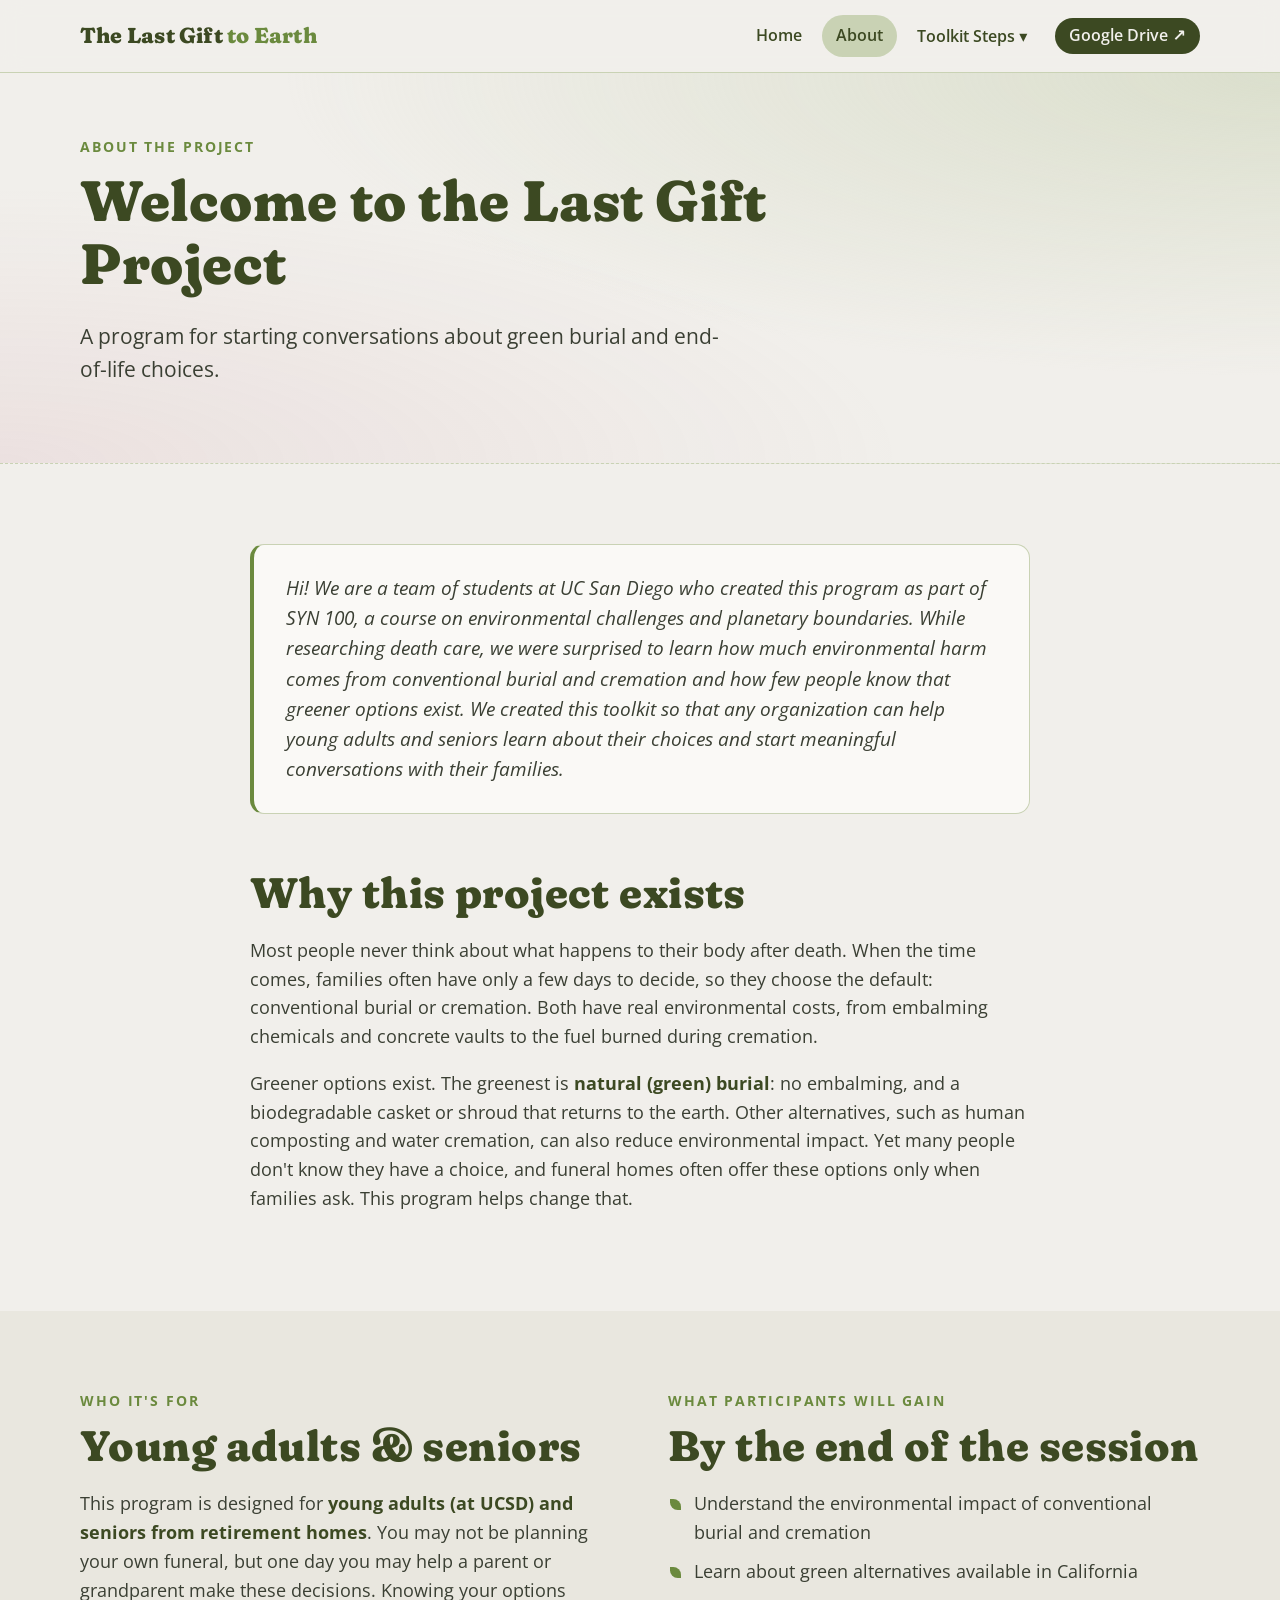
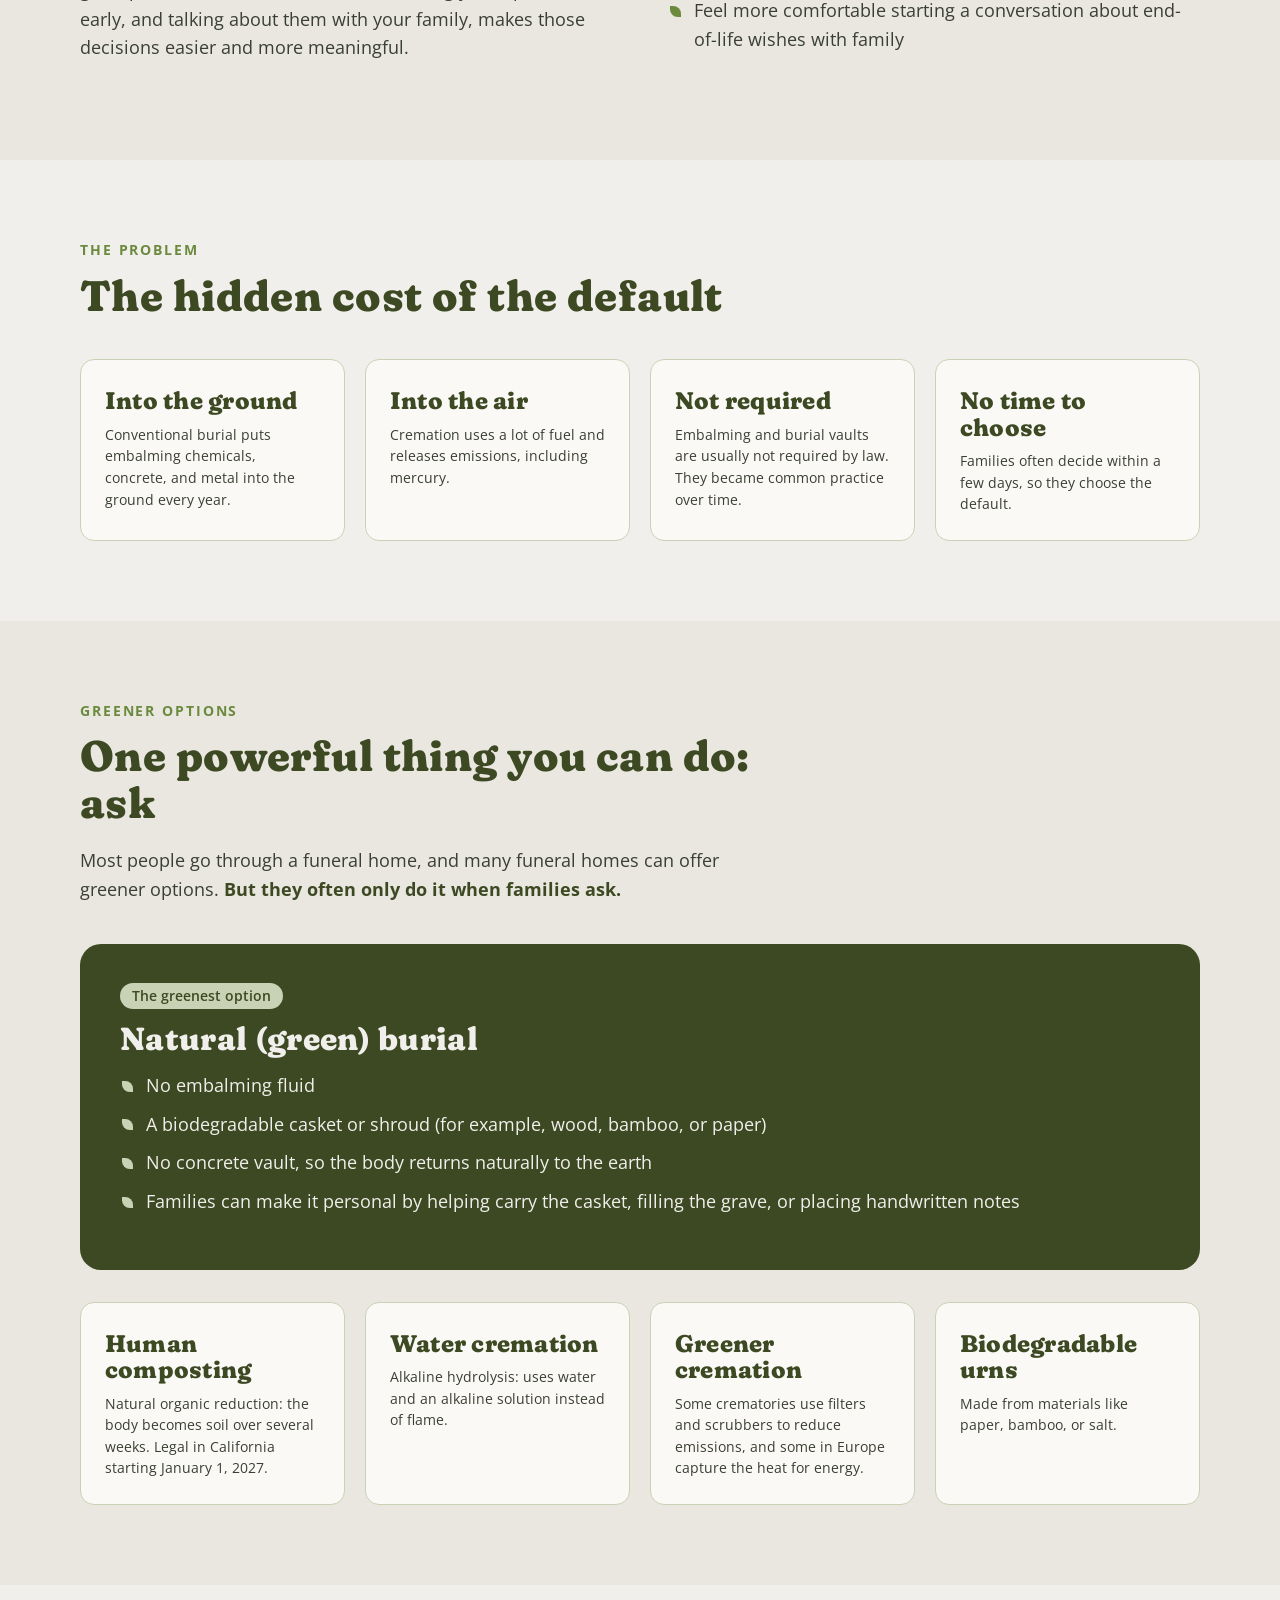
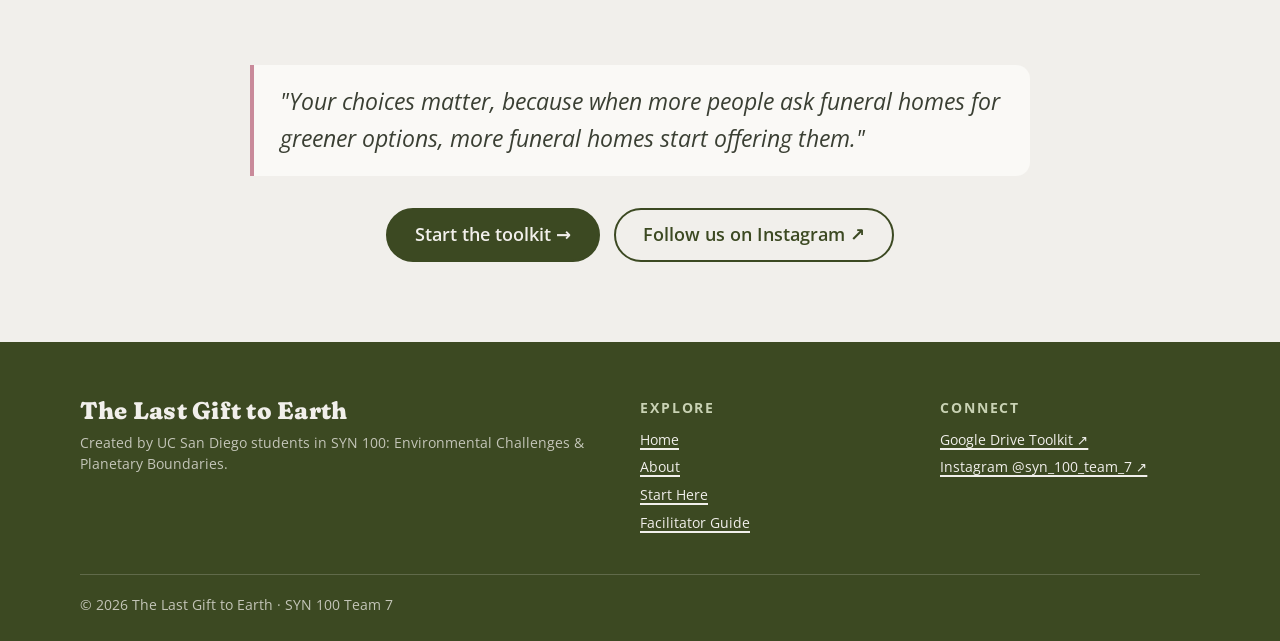
==== about.html @ 3b727e1e "Add files" ====
<!DOCTYPE html>
<html lang="en">
<head>
  <meta charset="UTF-8">
  <meta name="viewport" content="width=device-width, initial-scale=1.0">
  <title>About · The Last Gift to Earth</title>
  <meta name="description" content="Why we created The Last Gift to Earth, who it's for, and the greener death care options it introduces.">
  <link rel="icon" href="data:image/svg+xml,<svg xmlns=%22http://www.w3.org/2000/svg%22 viewBox=%220 0 100 100%22><text y=%22.9em%22 font-size=%2290%22>🌿</text></svg>">
  <link rel="preconnect" href="https://fonts.googleapis.com">
  <link rel="preconnect" href="https://fonts.gstatic.com" crossorigin>
  <link href="https://fonts.googleapis.com/css2?family=Fraunces:opsz,wght,SOFT,WONK@9..144,300..900,0..100,0..1&family=Open+Sans:wght@400;500;600;700&display=swap" rel="stylesheet">
  <link rel="stylesheet" href="style.css">
  <script src="script.js" defer></script>
</head>
<body>
<a class="skip-link" href="#main">Skip to content</a>
<header class="site-header">
  <div class="container header-inner">
    <a class="brand" href="index.html">The Last Gift <span>to Earth</span></a>
    <button class="nav-toggle" aria-expanded="false" aria-controls="site-nav">
      <span class="sr-only">Menu</span><span class="bar"></span><span class="bar"></span><span class="bar"></span>
    </button>
    <nav id="site-nav" class="site-nav" aria-label="Main">
      <ul>
        <li><a href="index.html">Home</a></li>
        <li><a href="about.html" aria-current="page">About</a></li>
        <li class="has-dropdown">
          <button class="dropdown-toggle" aria-expanded="false">Toolkit Steps <span aria-hidden="true">▾</span></button>
          <ul class="dropdown">
            <li><a href="start-here.html"><span class="num">00</span> Start Here</a></li>
            <li><a href="facilitator-guide.html"><span class="num">01</span> Facilitator Guide</a></li>
            <li><a href="presentation.html"><span class="num">02</span> Presentation</a></li>
            <li><a href="activity.html"><span class="num">03</span> Activity</a></li>
            <li><a href="handouts.html"><span class="num">04</span> Handouts</a></li>
            <li><a href="promotion-kit.html"><span class="num">05</span> Promotion Kit</a></li>
            <li><a href="evaluation.html"><span class="num">06</span> Evaluation</a></li>
            <li><a href="sources-credits.html"><span class="num">07</span> Sources & Credits</a></li>
          </ul>
        </li>
        <li><a class="btn btn-primary btn-sm" href="https://drive.google.com/drive/folders/17anD-PNkpwHYb8sk7NjaiAcMlj1EhDrj" target="_blank" rel="noopener">Google Drive ↗</a></li>
      </ul>
    </nav>
  </div>
</header>
<main id="main">

  <section class="page-hero">
    <div class="container">
      <p class="eyebrow">About the project</p>
      <h1>Welcome to the Last Gift Project</h1>
      <p class="lead">A program for starting conversations about green burial and end-of-life choices.</p>
    </div>
  </section>

  <section class="section">
    <div class="container narrow">
      <div class="intro-card reveal">
        <p>Hi! We are a team of students at UC San Diego who created this program as part of SYN 100, a course on environmental challenges and planetary boundaries. While researching death care, we were surprised to learn how much environmental harm comes from conventional burial and cremation and how few people know that greener options exist. We created this toolkit so that any organization can help young adults and seniors learn about their choices and start meaningful conversations with their families.</p>
      </div>

      <h2 class="mt-lg reveal">Why this project exists</h2>
      <p class="reveal">Most people never think about what happens to their body after death. When the time comes, families often have only a few days to decide, so they choose the default: conventional burial or cremation. Both have real environmental costs, from embalming chemicals and concrete vaults to the fuel burned during cremation.</p>
      <p class="reveal">Greener options exist. The greenest is <strong>natural (green) burial</strong>: no embalming, and a biodegradable casket or shroud that returns to the earth. Other alternatives, such as human composting and water cremation, can also reduce environmental impact. Yet many people don't know they have a choice, and funeral homes often offer these options only when families ask. This program helps change that.</p>
    </div>
  </section>

  <section class="section tint">
    <div class="container">
      <div class="two-col">
        <div class="reveal">
          <p class="eyebrow">Who it's for</p>
          <h2>Young adults &amp; seniors</h2>
          <p>This program is designed for <strong>young adults (at UCSD) and seniors from retirement homes</strong>. You may not be planning your own funeral, but one day you may help a parent or grandparent make these decisions. Knowing your options early, and talking about them with your family, makes those decisions easier and more meaningful.</p>
        </div>
        <div class="reveal">
          <p class="eyebrow">What participants will gain</p>
          <h2>By the end of the session</h2>
          <ul class="leaf-list">
            <li>Understand the environmental impact of conventional burial and cremation</li>
            <li>Learn about green alternatives available in California</li>
            <li>Feel more comfortable starting a conversation about end-of-life wishes with family</li>
          </ul>
        </div>
      </div>
    </div>
  </section>

  <section class="section">
    <div class="container">
      <div class="section-head reveal">
        <p class="eyebrow">The problem</p>
        <h2>The hidden cost of the default</h2>
      </div>
      <div class="cards cards-4">
        <div class="card reveal"><h3>Into the ground</h3><p>Conventional burial puts embalming chemicals, concrete, and metal into the ground every year.</p></div>
        <div class="card reveal"><h3>Into the air</h3><p>Cremation uses a lot of fuel and releases emissions, including mercury.</p></div>
        <div class="card reveal"><h3>Not required</h3><p>Embalming and burial vaults are usually not required by law. They became common practice over time.</p></div>
        <div class="card reveal"><h3>No time to choose</h3><p>Families often decide within a few days, so they choose the default.</p></div>
      </div>
    </div>
  </section>

  <section class="section tint">
    <div class="container">
      <div class="section-head reveal">
        <p class="eyebrow">Greener options</p>
        <h2>One powerful thing you can do: ask</h2>
        <p>Most people go through a funeral home, and many funeral homes can offer greener options. <strong>But they often only do it when families ask.</strong></p>
      </div>
      <div class="feature reveal">
        <span class="tag">The greenest option</span>
        <h3>Natural (green) burial</h3>
        <ul class="leaf-list">
          <li>No embalming fluid</li>
          <li>A biodegradable casket or shroud (for example, wood, bamboo, or paper)</li>
          <li>No concrete vault, so the body returns naturally to the earth</li>
          <li>Families can make it personal by helping carry the casket, filling the grave, or placing handwritten notes</li>
        </ul>
      </div>
      <div class="cards cards-4 mt-md">
        <div class="card reveal"><h3>Human composting</h3><p>Natural organic reduction: the body becomes soil over several weeks. Legal in California starting January 1, 2027.</p></div>
        <div class="card reveal"><h3>Water cremation</h3><p>Alkaline hydrolysis: uses water and an alkaline solution instead of flame.</p></div>
        <div class="card reveal"><h3>Greener cremation</h3><p>Some crematories use filters and scrubbers to reduce emissions, and some in Europe capture the heat for energy.</p></div>
        <div class="card reveal"><h3>Biodegradable urns</h3><p>Made from materials like paper, bamboo, or salt.</p></div>
      </div>
    </div>
  </section>

  <section class="section">
    <div class="container narrow center-text reveal">
      <blockquote>"Your choices matter, because when more people ask funeral homes for greener options, more funeral homes start offering them."</blockquote>
      <div class="btn-row center mt-md">
        <a class="btn btn-primary" href="start-here.html">Start the toolkit →</a>
        <a class="btn btn-secondary" href="https://www.instagram.com/syn_100_team_7/" target="_blank" rel="noopener">Follow us on Instagram ↗</a>
      </div>
    </div>
  </section>
</main>
<footer class="site-footer">
  <div class="container footer-inner">
    <div>
      <p class="footer-brand">The Last Gift to Earth</p>
      <p class="small">Created by UC San Diego students in SYN 100: Environmental Challenges &amp; Planetary Boundaries.</p>
    </div>
    <div>
      <p class="footer-label">Explore</p>
      <ul>
        <li><a href="index.html">Home</a></li>
        <li><a href="about.html">About</a></li>
        <li><a href="start-here.html">Start Here</a></li>
        <li><a href="facilitator-guide.html">Facilitator Guide</a></li>
      </ul>
    </div>
    <div>
      <p class="footer-label">Connect</p>
      <ul>
        <li><a href="https://drive.google.com/drive/folders/17anD-PNkpwHYb8sk7NjaiAcMlj1EhDrj" target="_blank" rel="noopener">Google Drive Toolkit ↗</a></li>
        <li><a href="https://www.instagram.com/syn_100_team_7/" target="_blank" rel="noopener">Instagram @syn_100_team_7 ↗</a></li>
      </ul>
    </div>
  </div>
  <div class="container footer-bottom small">© <span data-year></span> The Last Gift to Earth · SYN 100 Team 7</div>
</footer>
</body>
</html>
---- style.css ----
/* =========================================================
   The Last Gift to Earth — site styles
   Tokens and rules follow DESIGN.md
   ========================================================= */
:root {
  /* Colors */
  --color-bg:       #F1EFEB;
  --color-surface:  #FAF9F6;
  --color-heading:  #3C4922;
  --color-text:     #3A3F33;
  --color-muted:    #6F7464;
  --color-leaf:     #6B8A3E;
  --color-sage:     #C9D2B4;
  --color-blossom:  #C98A9A;
  --color-lavender: #9C8FC4;
  --color-sun:      #E3C44E;
  --color-tint:     #E9E7DF;  /* alternating section background */

  /* Fonts */
  --font-heading: "Fraunces", Georgia, serif;
  --font-body:    "Open Sans", system-ui, sans-serif;
  --heading-soft: 100;
  --heading-wonk: 1;
  --heading-weight: 800;

  /* Type scale */
  --base-size: 18px;
  --ratio: 1.333;
  --fs-small: calc(var(--base-size) / var(--ratio));
  --fs-body:  var(--base-size);
  --fs-h4:    calc(var(--base-size) * var(--ratio));
  --fs-h3:    calc(var(--fs-h4) * var(--ratio));
  --fs-h2:    calc(var(--fs-h3) * var(--ratio));
  --fs-h1:    calc(var(--fs-h2) * var(--ratio));

  /* Shape */
  --radius: 14px;
  --line-height: 1.6;
  --container: 1120px;
  --header-h: 72px;
}

/* ===================== Base ===================== */
*, *::before, *::after { box-sizing: border-box; }
html { scroll-behavior: smooth; scroll-padding-top: calc(var(--header-h) + 16px); }
body {
  margin: 0;
  background: var(--color-bg);
  color: var(--color-text);
  font-family: var(--font-body);
  font-size: var(--fs-body);
  line-height: var(--line-height);
  -webkit-font-smoothing: antialiased;
}
img { max-width: 100%; display: block; }

h1, h2, h3, h4, .display, .num, .brand, .pager-title, .footer-brand {
  font-family: var(--font-heading);
  color: var(--color-heading);
  font-weight: var(--heading-weight);
  font-variation-settings: "SOFT" var(--heading-soft), "WONK" var(--heading-wonk);
  line-height: 1.1;
  letter-spacing: 0.01em;
}
h1, h2, h3, h4 { margin: 0 0 0.45em; }
h1 { font-size: var(--fs-h1); }
h2 { font-size: var(--fs-h2); }
h3 { font-size: var(--fs-h4); }           /* card & sub-section titles */
h4 { font-size: calc(var(--fs-body) * 1.15); }
p  { margin: 0 0 1em; }
.lead { font-size: calc(var(--fs-body) * 1.15); }
.small, small { font-size: var(--fs-small); color: var(--color-muted); }
.muted { color: var(--color-muted); }
strong { color: var(--color-heading); font-weight: 700; }

a { color: var(--color-leaf); text-underline-offset: 3px; text-decoration-thickness: 1.5px; }
a:hover { color: var(--color-heading); }
:focus-visible { outline: 3px solid var(--color-leaf); outline-offset: 3px; border-radius: 4px; }

.eyebrow {
  font-family: var(--font-body);
  font-size: var(--fs-small);
  font-weight: 700;
  letter-spacing: 0.14em;
  text-transform: uppercase;
  color: var(--color-leaf);
  margin-bottom: 0.8em;
  display: flex; align-items: center; gap: 12px; flex-wrap: wrap;
}
.center-text .eyebrow, .hero .eyebrow { justify-content: center; }

.sr-only { position: absolute; width: 1px; height: 1px; overflow: hidden; clip: rect(0 0 0 0); white-space: nowrap; }
.skip-link { position: absolute; left: -999px; top: 8px; background: var(--color-heading); color: var(--color-bg); padding: 8px 16px; border-radius: 999px; z-index: 100; }
.skip-link:focus { left: 16px; }

/* ===================== Layout ===================== */
.container { width: min(var(--container), 100% - 48px); margin-inline: auto; }
.container.narrow { width: min(780px, 100% - 48px); }
.section { padding: 80px 0; }
.section.tint { background: var(--color-tint); }
.section-head { max-width: 680px; margin-bottom: 40px; }
.center-text { text-align: center; }
.center-text p { margin-inline: auto; }
.mt-md { margin-top: 32px !important; }
.mt-lg { margin-top: 56px !important; }
.two-col { display: grid; grid-template-columns: 1fr 1fr; gap: 56px; }

/* ===================== Header ===================== */
.site-header {
  position: sticky; top: 0; z-index: 50;
  background: color-mix(in srgb, var(--color-bg) 88%, transparent);
  backdrop-filter: blur(10px); -webkit-backdrop-filter: blur(10px);
  border-bottom: 1px solid var(--color-sage);
}
.header-inner { display: flex; align-items: center; justify-content: space-between; height: var(--header-h); }
.brand { font-size: 1.35rem; text-decoration: none; }
.brand span { color: var(--color-leaf); }
.site-nav ul { list-style: none; margin: 0; padding: 0; }
.site-nav > ul { display: flex; align-items: center; gap: 6px; }
.site-nav a, .dropdown-toggle {
  display: block; padding: 8px 14px; border-radius: 999px;
  color: var(--color-heading); text-decoration: none; font-weight: 600; font-size: calc(var(--fs-body) * 0.9);
  font-family: var(--font-body); background: none; border: 0; cursor: pointer;
}
.site-nav a:hover, .dropdown-toggle:hover { background: var(--color-sage); color: var(--color-heading); }
.site-nav a[aria-current="page"], .has-dropdown.is-active > .dropdown-toggle { background: var(--color-sage); }
.site-nav .btn { margin-left: 8px; color: var(--color-bg); background: var(--color-heading); }
.site-nav .btn:hover { background: var(--color-leaf); border-color: var(--color-leaf); color: var(--color-bg); }

.has-dropdown { position: relative; }
.dropdown {
  position: absolute; top: calc(100% + 8px); left: 50%; transform: translateX(-50%);
  min-width: 260px; padding: 8px !important;
  background: var(--color-surface); border: 1px solid var(--color-sage); border-radius: var(--radius);
  box-shadow: 0 16px 40px rgba(60,73,34,.15);
  opacity: 0; visibility: hidden; transition: opacity .15s ease, visibility .15s;
}
.has-dropdown.open .dropdown,
.has-dropdown:hover .dropdown,
.has-dropdown:focus-within .dropdown { opacity: 1; visibility: visible; }
.dropdown a { border-radius: 10px; font-weight: 500; }
.dropdown .num { font-size: 1rem; color: var(--color-leaf); margin-right: 6px; }

.nav-toggle { display: none; background: none; border: 0; padding: 10px; cursor: pointer; }
.nav-toggle .bar { display: block; width: 24px; height: 2px; background: var(--color-heading); margin: 5px 0; transition: transform .2s ease, opacity .2s ease; }
.nav-toggle[aria-expanded="true"] .bar:nth-child(2) { transform: translateY(7px) rotate(45deg); }
.nav-toggle[aria-expanded="true"] .bar:nth-child(3) { opacity: 0; }
.nav-toggle[aria-expanded="true"] .bar:nth-child(4) { transform: translateY(-7px) rotate(-45deg); }

/* ===================== Buttons & tags ===================== */
.btn-row { display: flex; gap: 14px; flex-wrap: wrap; align-items: center; }
.btn-row.center { justify-content: center; }
.btn {
  display: inline-flex; align-items: center; gap: 8px;
  padding: 0.8em 1.5em; border-radius: 999px; font-weight: 600;
  font-family: var(--font-body); font-size: var(--fs-body); line-height: 1.2;
  text-decoration: none; border: 2px solid var(--color-heading); cursor: pointer;
  transition: transform .15s ease, background .15s ease, color .15s ease;
}
.btn:hover { transform: translateY(-2px); }
.btn-sm { padding: 0.55em 1.1em; font-size: var(--fs-small); }
.btn-primary { background: var(--color-heading); color: var(--color-bg); }
.btn-primary:hover { color: var(--color-bg); background: var(--color-leaf); border-color: var(--color-leaf); }
.btn-secondary { background: transparent; color: var(--color-heading); }
.btn-secondary:hover { background: var(--color-heading); color: var(--color-bg); }
.link-btn { background: none; border: 0; padding: 0; color: var(--color-leaf); text-decoration: underline; cursor: pointer; font: inherit; }

.tag {
  display: inline-block; padding: 3px 12px; border-radius: 999px;
  background: var(--color-sage); color: var(--color-heading);
  font-family: var(--font-body); font-size: var(--fs-small); font-weight: 600;
  letter-spacing: 0; text-transform: none; line-height: 1.5; white-space: nowrap;
}
.tag.pink   { background: color-mix(in srgb, var(--color-blossom) 35%, white); }
.tag.purple { background: color-mix(in srgb, var(--color-lavender) 35%, white); }
.tag.yellow { background: color-mix(in srgb, var(--color-sun) 40%, white); }

/* ===================== Hero (home) ===================== */
.hero { position: relative; text-align: center; overflow: hidden; }
.hero .botanical { width: 100%; height: auto; pointer-events: none; user-select: none; }
.hero .botanical.bottom { margin-top: -40px; }
.hero-inner { position: relative; z-index: 1; padding-top: 8px; }
.hero h1 { font-size: clamp(2.6rem, 7vw, calc(var(--fs-h1) * 1.25)); }
.hero .lead { max-width: 640px; margin: 0 auto 1.6em; }

/* ===================== Page hero (inner pages) ===================== */
.page-hero {
  padding: 64px 0 56px;
  border-bottom: 1px dashed var(--color-sage);
  background:
    radial-gradient(ellipse at 100% 0%, color-mix(in srgb, var(--color-sage) 55%, transparent), transparent 55%),
    radial-gradient(ellipse at 0% 100%, color-mix(in srgb, var(--color-blossom) 14%, transparent), transparent 50%);
}
.page-hero h1 { max-width: 820px; }
.page-hero .lead { max-width: 640px; }

/* Stepper */
.stepper { list-style: none; padding: 0; margin: 0 0 40px; display: flex; gap: 6px; flex-wrap: wrap; counter-reset: none; }
.stepper li { position: relative; }
.stepper a {
  display: grid; place-items: center; width: 44px; height: 44px; border-radius: 50%;
  font-family: var(--font-heading); font-variation-settings: "SOFT" 100, "WONK" 1; font-weight: 700;
  text-decoration: none; color: var(--color-heading);
  background: var(--color-surface); border: 2px solid var(--color-sage);
  transition: transform .15s ease, border-color .15s ease;
}
.stepper a:hover { transform: translateY(-2px); border-color: var(--color-leaf); }
.stepper a.ready { border-color: var(--color-leaf); }
.stepper a.soon { color: var(--color-muted); border-style: dashed; }
.stepper a.updating { border-color: var(--color-sun); }
.stepper a.current { background: var(--color-heading); border-color: var(--color-heading); color: var(--color-bg); }

/* ===================== Cards ===================== */
.cards { display: grid; grid-template-columns: repeat(auto-fill, minmax(240px, 1fr)); gap: 20px; }
.cards-3 { grid-template-columns: repeat(3, 1fr); }
.cards-4 { grid-template-columns: repeat(4, 1fr); }
.card {
  background: var(--color-surface); border: 1px solid var(--color-sage);
  border-radius: var(--radius); padding: 24px; display: flex; flex-direction: column; gap: 4px;
  transition: box-shadow .2s ease, transform .2s ease;
}
.card h3 { margin: 4px 0 6px; }
.card p { font-size: var(--fs-small); margin: 0; }
.card .num { font-size: var(--fs-h3); color: var(--color-leaf); line-height: 1; }
.step-card { text-decoration: none; color: var(--color-text); }
.step-card:hover { box-shadow: 0 10px 30px rgba(60,73,34,.12); transform: translateY(-3px); color: var(--color-text); }
.step-card .card-foot { margin-top: auto; padding-top: 16px; display: flex; justify-content: space-between; align-items: center; }
.step-card .arrow { color: var(--color-heading); font-size: 1.3rem; transition: transform .2s ease; }
.step-card:hover .arrow { transform: translateX(4px); }
.step-card.is-soon { background: transparent; border-style: dashed; }
.step-card.is-soon .num { color: var(--color-muted); }

.intro-card {
  background: var(--color-surface); border: 1px solid var(--color-sage); border-radius: var(--radius);
  padding: 28px 32px; font-size: calc(var(--fs-body) * 1.05); font-style: italic;
  border-left: 4px solid var(--color-leaf);
}
.intro-card p:last-child { margin: 0; }

.feature {
  background: var(--color-heading); color: var(--color-bg);
  border-radius: calc(var(--radius) * 1.5); padding: 36px 40px;
}
.feature h3 { color: var(--color-bg); font-size: var(--fs-h3); margin-top: 12px; }
.feature .leaf-list li::before { background: var(--color-sage); }
.feature strong { color: var(--color-bg); }

/* ===================== Lists ===================== */
.leaf-list { list-style: none; padding: 0; margin: 0 0 1em; }
.leaf-list li { position: relative; padding-left: 26px; margin-bottom: 10px; }
.leaf-list li::before {
  content: ""; position: absolute; left: 2px; top: 0.55em;
  width: 11px; height: 11px; background: var(--color-leaf);
  border-radius: 0 70% 0 70%;   /* little leaf shape */
}
.card .leaf-list li { font-size: var(--fs-small); margin-bottom: 8px; }

.simple-steps { padding-left: 1.3em; }
.simple-steps li { margin-bottom: 8px; padding-left: 4px; }
.simple-steps li::marker { color: var(--color-leaf); font-weight: 700; }

.numbered-steps { list-style: none; padding: 0; margin: 0; display: grid; grid-template-columns: repeat(4, 1fr); gap: 24px; counter-reset: step; }
.numbered-steps li { counter-increment: step; padding-top: 64px; position: relative; }
.numbered-steps li::before {
  content: counter(step); position: absolute; top: 0; left: 0;
  width: 48px; height: 48px; border-radius: 50%; display: grid; place-items: center;
  background: var(--color-heading); color: var(--color-bg);
  font-family: var(--font-heading); font-variation-settings: "SOFT" 100, "WONK" 1; font-weight: 800; font-size: 1.3rem;
}
.numbered-steps h3 { margin-bottom: 4px; }
.numbered-steps p { font-size: var(--fs-small); margin: 0; }

.doc-list { list-style: none; padding: 0; margin: 0; display: flex; flex-direction: column; gap: 10px; }
.doc-list li {
  display: flex; align-items: center; gap: 10px;
  background: var(--color-surface); border: 1px solid var(--color-sage); border-radius: 10px; padding: 12px 16px;
}
.doc-list li::before { content: "📄"; }
.doc-list a { font-weight: 600; }

/* ===================== Stats ===================== */
.stats { display: grid; grid-template-columns: repeat(3, 1fr); gap: 20px; }
.stat { text-align: center; padding: 28px 20px; border-radius: var(--radius); background: var(--color-surface); border: 1px solid var(--color-sage); }
.stat .display { font-size: var(--fs-h2); margin: 0 0 4px; }
.stat p.small { margin: 0; }

/* ===================== Timeline ===================== */
.timeline { list-style: none; padding: 0; margin: 0; }
.timeline > li {
  display: grid; grid-template-columns: 110px 1fr; gap: 20px;
  padding: 6px 0 6px 28px; border-left: 3px solid var(--color-sage); position: relative;
}
.timeline > li::before {
  content: ""; position: absolute; left: -9px; top: 26px; width: 15px; height: 15px;
  border-radius: 50%; background: var(--color-leaf); border: 3px solid var(--color-bg);
}
.timeline .time { font-weight: 700; color: var(--color-heading); padding-top: 18px; font-size: var(--fs-small); }
.timeline details {
  background: var(--color-surface); border: 1px solid var(--color-sage); border-radius: var(--radius);
  padding: 16px 20px; margin-bottom: 10px; transition: box-shadow .2s ease;
}
.timeline details[open] { box-shadow: 0 8px 24px rgba(60,73,34,.08); }
.timeline summary { cursor: pointer; list-style: none; display: grid; grid-template-columns: 1fr auto; column-gap: 12px; }
.timeline summary::-webkit-details-marker { display: none; }
.timeline summary::after { content: "+"; grid-row: 1 / span 2; grid-column: 2; align-self: center; font-size: 1.5rem; color: var(--color-heading); line-height: 1; }
.timeline details[open] summary::after { content: "–"; }
.t-title { font-family: var(--font-heading); font-variation-settings: "SOFT" 100, "WONK" 1; font-weight: 800; color: var(--color-heading); font-size: calc(var(--fs-body) * 1.2); }
.t-meta { font-size: var(--fs-small); color: var(--color-muted); }
.timeline details > *:not(summary) { margin-top: 14px; }
.timeline details blockquote { font-size: var(--fs-body); }

/* ===================== Quote ===================== */
blockquote {
  margin: 0; padding: 18px 26px; border-left: 4px solid var(--color-blossom);
  background: var(--color-surface); border-radius: 0 var(--radius) var(--radius) 0;
  font-style: italic; font-size: calc(var(--fs-body) * 1.1); text-align: left;
}
.center-text blockquote { font-size: calc(var(--fs-body) * 1.3); }

/* ===================== Table ===================== */
.table-wrap { overflow-x: auto; border-radius: var(--radius); border: 1px solid var(--color-sage); }
table { border-collapse: collapse; width: 100%; background: var(--color-surface); }
th, td { text-align: left; padding: 14px 18px; border-bottom: 1px solid var(--color-sage); font-size: var(--fs-small); vertical-align: middle; }
tr:last-child td { border-bottom: 0; }
th { background: var(--color-heading); color: var(--color-bg); font-weight: 600; }
td a { font-weight: 600; }

/* ===================== Checklist ===================== */
.progress { margin-bottom: 32px; }
.progress-bar { height: 10px; background: var(--color-sage); border-radius: 999px; overflow: hidden; margin-bottom: 8px; }
.progress-bar span { display: block; height: 100%; width: 0; background: var(--color-leaf); border-radius: 999px; transition: width .3s ease; }
.check-group { margin-bottom: 40px; }
.check-group .eyebrow { margin-bottom: 0.3em; }
.checklist { list-style: none; padding: 0; margin: 0; }
.checklist label { display: flex; gap: 14px; align-items: flex-start; padding: 12px 0; cursor: pointer; border-bottom: 1px solid var(--color-sage); }
.checklist input { flex: none; width: 20px; height: 20px; accent-color: var(--color-leaf); margin-top: 4px; cursor: pointer; }
.checklist input:checked + span { text-decoration: line-through; color: var(--color-muted); }

/* ===================== FAQ ===================== */
.faq-group { margin: 40px 0 8px; font-size: calc(var(--fs-body) * 1.2); color: var(--color-leaf); }
details.faq { border-bottom: 1px solid var(--color-sage); padding: 16px 0; }
details.faq summary { cursor: pointer; font-weight: 600; color: var(--color-heading); list-style: none; display: flex; justify-content: space-between; gap: 16px; }
details.faq summary::-webkit-details-marker { display: none; }
details.faq summary::after { content: "+"; font-size: 1.4em; line-height: 1; }
details.faq[open] summary::after { content: "–"; }
details.faq p { margin: 10px 0 0; }
.pending { color: var(--color-muted); font-style: italic; }

/* ===================== Placeholder ===================== */
.placeholder {
  text-align: center; padding: 56px 32px;
  border: 2px dashed var(--color-sage); border-radius: calc(var(--radius) * 1.5);
  background: color-mix(in srgb, var(--color-surface) 60%, transparent);
}
.placeholder-icon { font-size: 2.5rem; margin: 0 0 8px; }
.placeholder p { max-width: 520px; margin-inline: auto; }

.embed { position: relative; aspect-ratio: 16 / 9; border-radius: var(--radius); overflow: hidden; border: 1px solid var(--color-sage); }
.embed iframe { position: absolute; inset: 0; width: 100%; height: 100%; border: 0; }

/* ===================== CTA band ===================== */
.cta-band {
  background: var(--color-heading); color: var(--color-bg);
  border-radius: calc(var(--radius) * 1.5); padding: 56px 40px; text-align: center;
}
.cta-band h2 { color: var(--color-bg); }
.cta-band p { max-width: 560px; margin: 0 auto 1.4em; }
.cta-band .btn-primary { background: var(--color-bg); color: var(--color-heading); border-color: var(--color-bg); }
.cta-band .btn-primary:hover { background: var(--color-sage); border-color: var(--color-sage); color: var(--color-heading); }

/* ===================== Pager ===================== */
.pager { display: flex; justify-content: space-between; gap: 20px; padding: 24px 0 80px; }
.pager-link {
  flex: 1; max-width: 340px; display: flex; flex-direction: column; gap: 4px;
  padding: 20px 24px; border-radius: var(--radius); border: 1px solid var(--color-sage);
  background: var(--color-surface); text-decoration: none; transition: transform .2s ease, box-shadow .2s ease;
}
.pager-link:hover { transform: translateY(-3px); box-shadow: 0 10px 30px rgba(60,73,34,.12); }
.pager-link.next { text-align: right; margin-left: auto; }
.pager-title { font-size: var(--fs-h4); }

/* ===================== Footer ===================== */
.site-footer { background: var(--color-heading); color: var(--color-bg); padding: 56px 0 24px; }
.site-footer a { color: var(--color-bg); }
.site-footer a:hover { color: var(--color-sage); }
.site-footer .small { color: color-mix(in srgb, var(--color-bg) 75%, transparent); }
.footer-inner { display: grid; grid-template-columns: 2fr 1fr 1fr; gap: 40px; }
.footer-brand { color: var(--color-bg); font-size: var(--fs-h4); margin: 0 0 8px; }
.footer-label { font-weight: 700; font-size: var(--fs-small); letter-spacing: .14em; text-transform: uppercase; color: var(--color-sage); margin-bottom: 10px; }
.site-footer ul { list-style: none; padding: 0; margin: 0; display: grid; gap: 6px; font-size: var(--fs-small); }
.footer-bottom { border-top: 1px solid color-mix(in srgb, var(--color-bg) 20%, transparent); margin-top: 40px; padding-top: 20px; }

/* ===================== Reveal animation ===================== */
.js .reveal { opacity: 0; transform: translateY(16px); transition: opacity .6s ease, transform .6s ease; }
.js .reveal.is-visible { opacity: 1; transform: none; }
@media (prefers-reduced-motion: reduce) {
  html { scroll-behavior: auto; }
  .js .reveal { opacity: 1; transform: none; transition: none; }
  * { transition: none !important; }
}

/* ===================== Responsive ===================== */
@media (max-width: 960px) {
  .cards-4 { grid-template-columns: repeat(2, 1fr); }
  .cards-3 { grid-template-columns: 1fr; }
  .numbered-steps { grid-template-columns: repeat(2, 1fr); }
  .two-col { grid-template-columns: 1fr; gap: 40px; }
  .footer-inner { grid-template-columns: 1fr 1fr; }
  .footer-inner > :first-child { grid-column: 1 / -1; }
}

@media (max-width: 820px) {
  :root { --base-size: 17px; --ratio: 1.25; }
  .nav-toggle { display: block; }
  .site-nav {
    position: absolute; top: var(--header-h); left: 0; right: 0;
    background: var(--color-bg); border-bottom: 1px solid var(--color-sage);
    padding: 12px 24px 24px; display: none; max-height: calc(100vh - var(--header-h)); overflow-y: auto;
  }
  .site-nav.open { display: block; }
  .site-nav > ul { flex-direction: column; align-items: stretch; gap: 2px; }
  .dropdown-toggle { width: 100%; text-align: left; }
  .dropdown { position: static; transform: none; opacity: 1; visibility: visible; box-shadow: none; border: 0; background: transparent; padding: 0 0 0 12px !important; display: none; }
  .has-dropdown.open .dropdown { display: block; }
  .has-dropdown:hover .dropdown { display: none; }
  .has-dropdown.open:hover .dropdown { display: block; }
  .site-nav .btn { margin: 12px 0 0; justify-content: center; }
  .section { padding: 56px 0; }
  .stats { grid-template-columns: 1fr; }
  .timeline > li { grid-template-columns: 1fr; gap: 0; padding-left: 20px; }
  .timeline .time { padding-top: 10px; }
  .timeline > li::before { top: 14px; }
  .pager { flex-direction: column; }
  .pager-link { max-width: none; }
  .hero .botanical.bottom { margin-top: -10px; }
}

@media (max-width: 560px) {
  .cards-4, .numbered-steps { grid-template-columns: 1fr; }
  .footer-inner { grid-template-columns: 1fr; }
  .stepper a { width: 38px; height: 38px; font-size: .9rem; }
  .feature, .cta-band { padding: 32px 24px; }
}
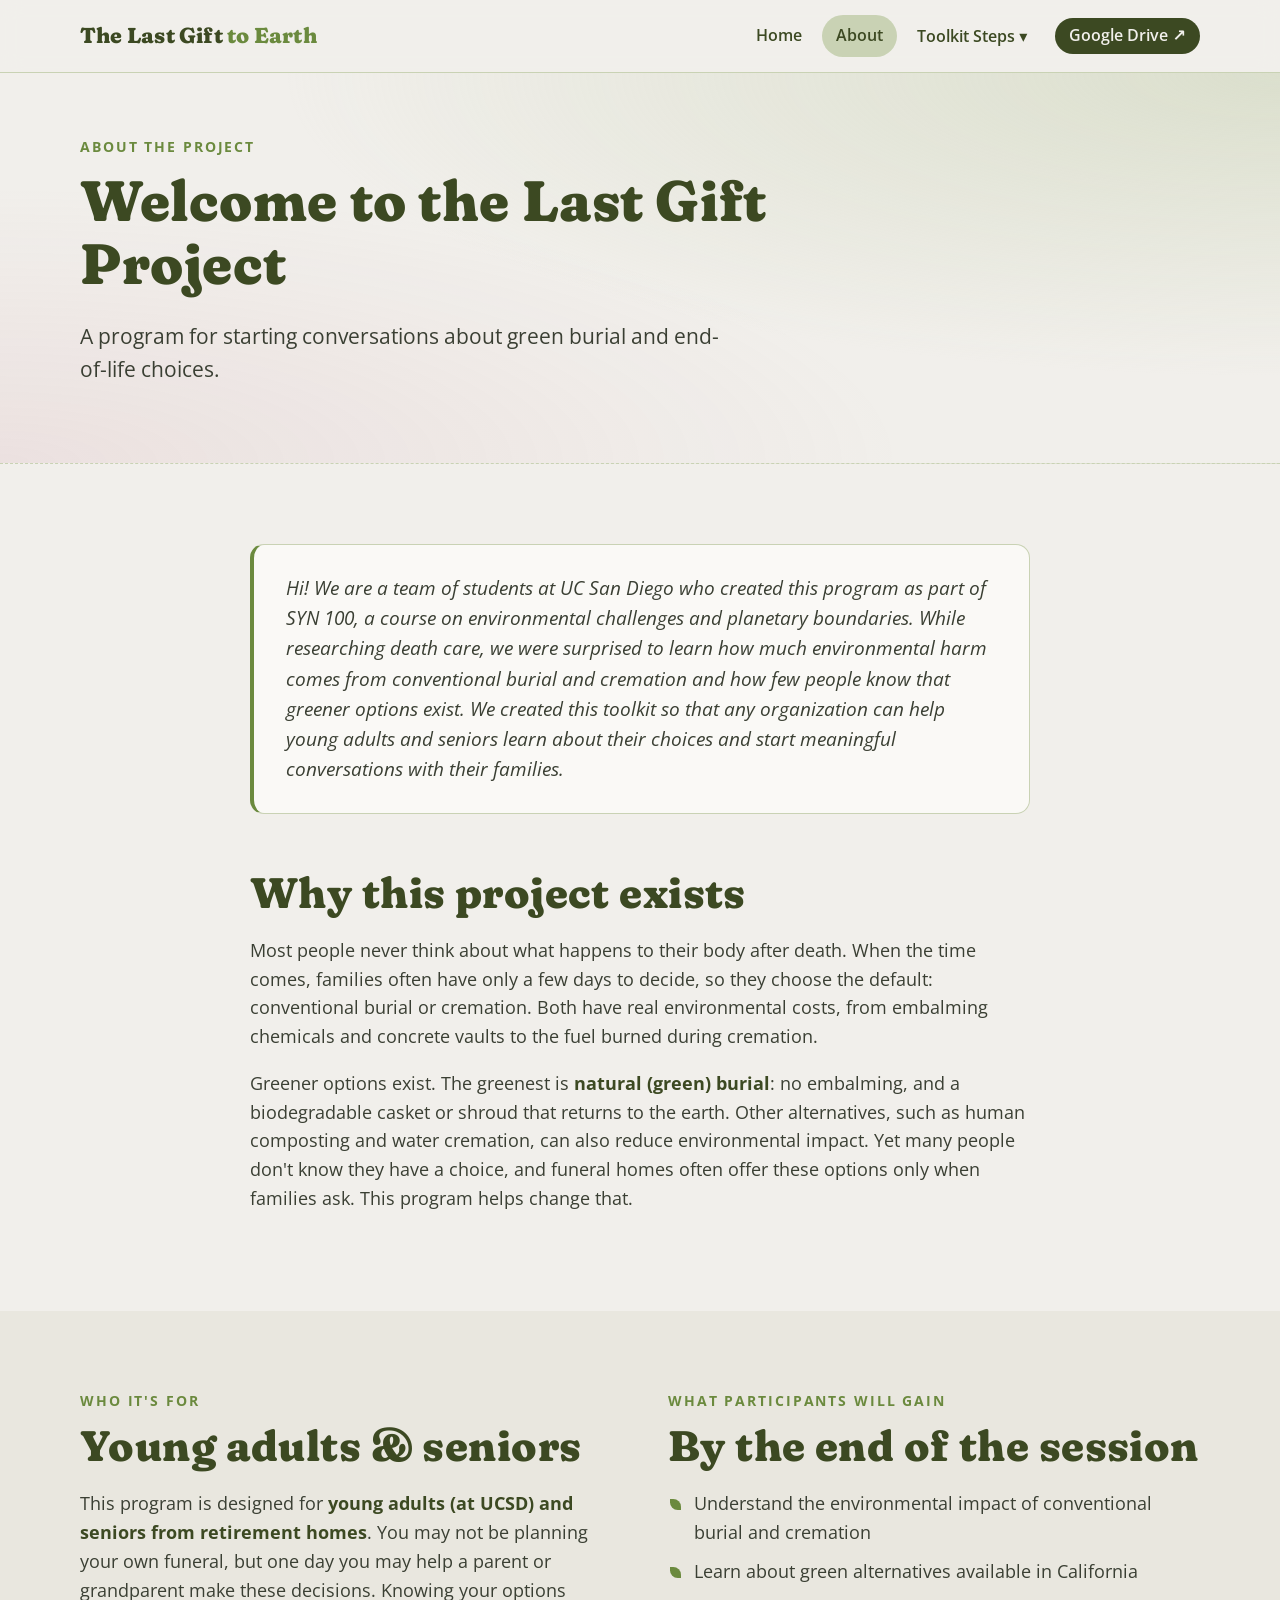
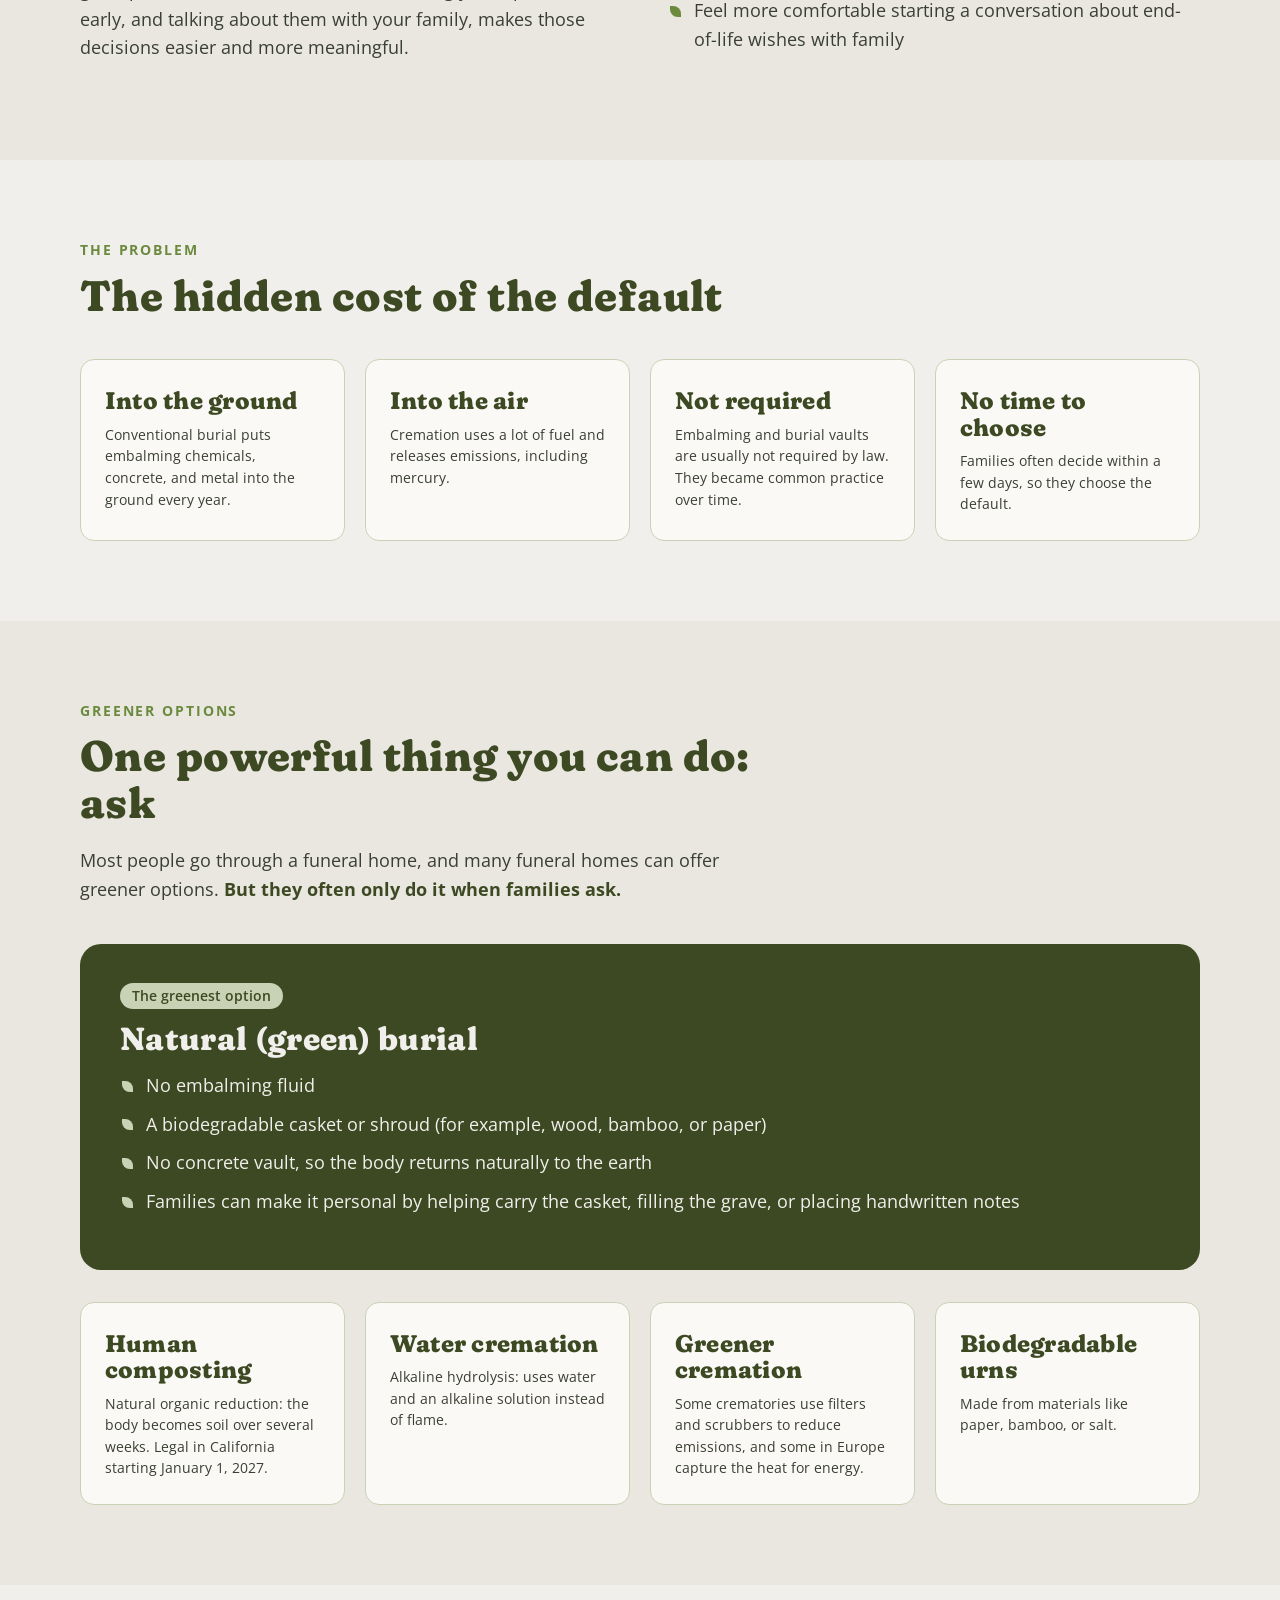
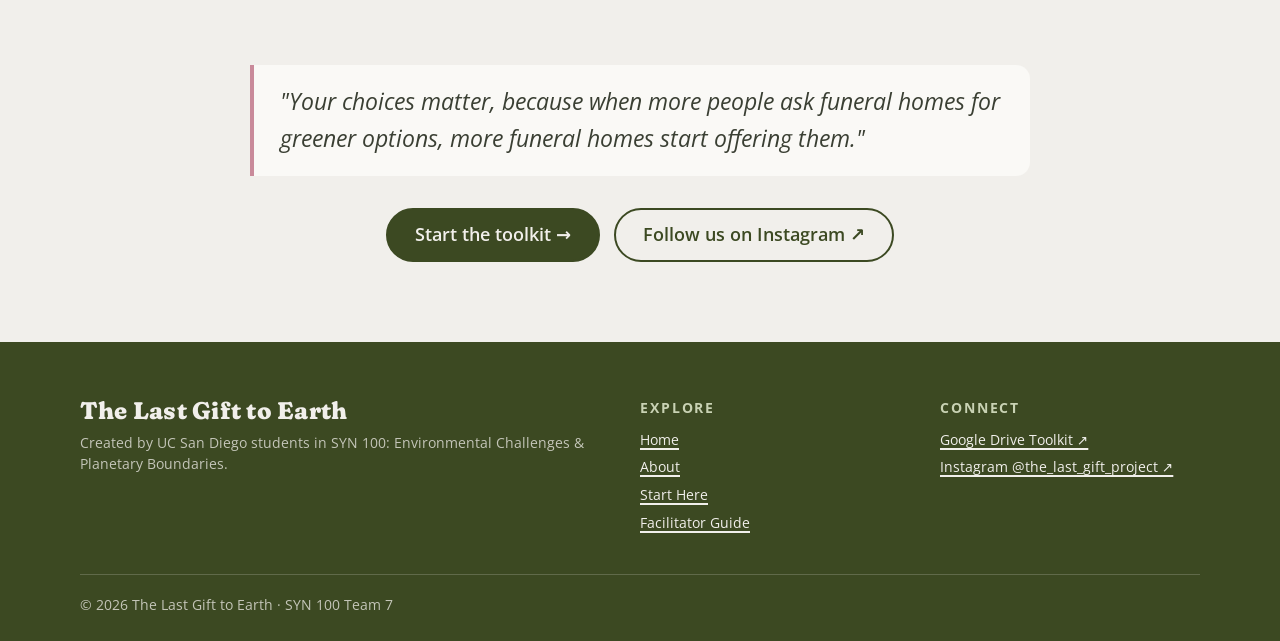
==== commit 03707fb2: "Update about.html" ====
--- a/about.html
+++ b/about.html
@@ -155,7 +155,7 @@
       <p class="footer-label">Connect</p>
       <ul>
         <li><a href="https://drive.google.com/drive/folders/17anD-PNkpwHYb8sk7NjaiAcMlj1EhDrj" target="_blank" rel="noopener">Google Drive Toolkit ↗</a></li>
-        <li><a href="https://www.instagram.com/syn_100_team_7/" target="_blank" rel="noopener">Instagram @syn_100_team_7 ↗</a></li>
+        <li><a href="https://www.instagram.com/the_last_gift_project/" target="_blank" rel="noopener">Instagram @the_last_gift_project ↗</a></li>
       </ul>
     </div>
   </div>
